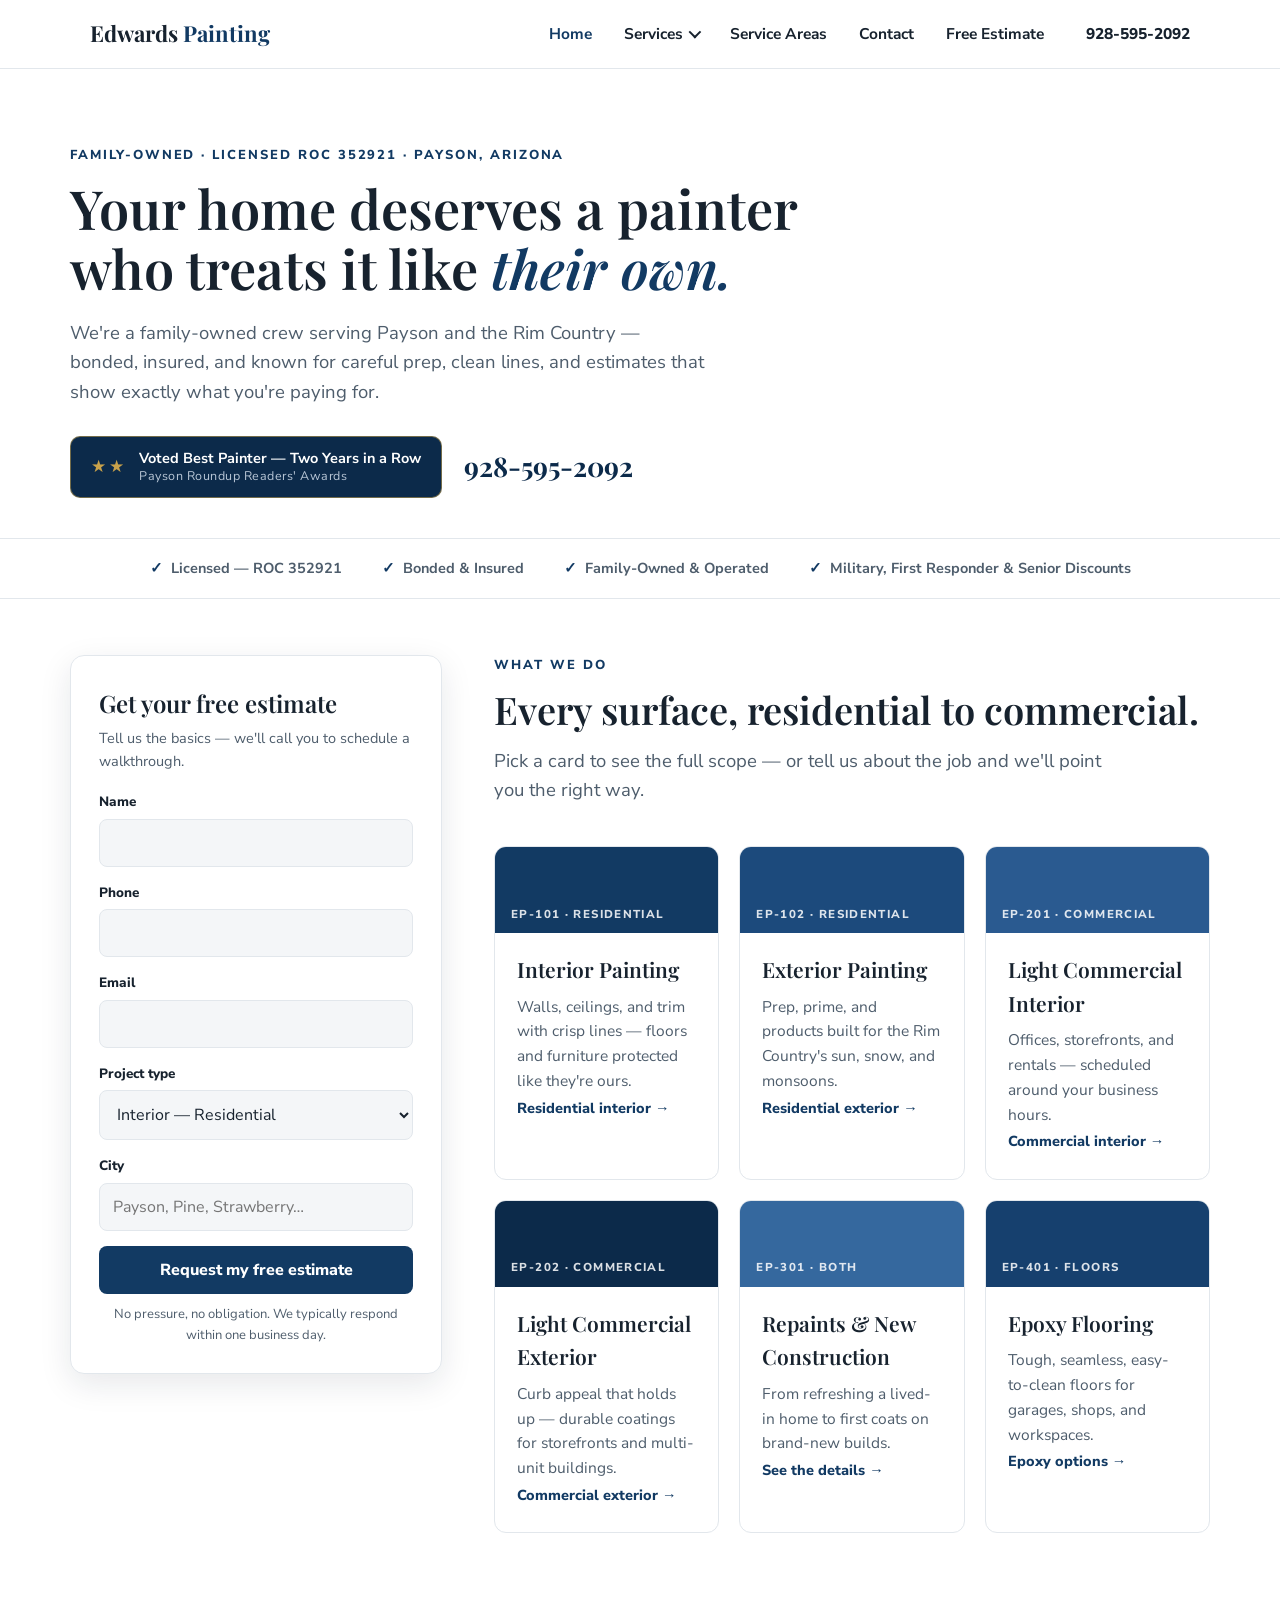
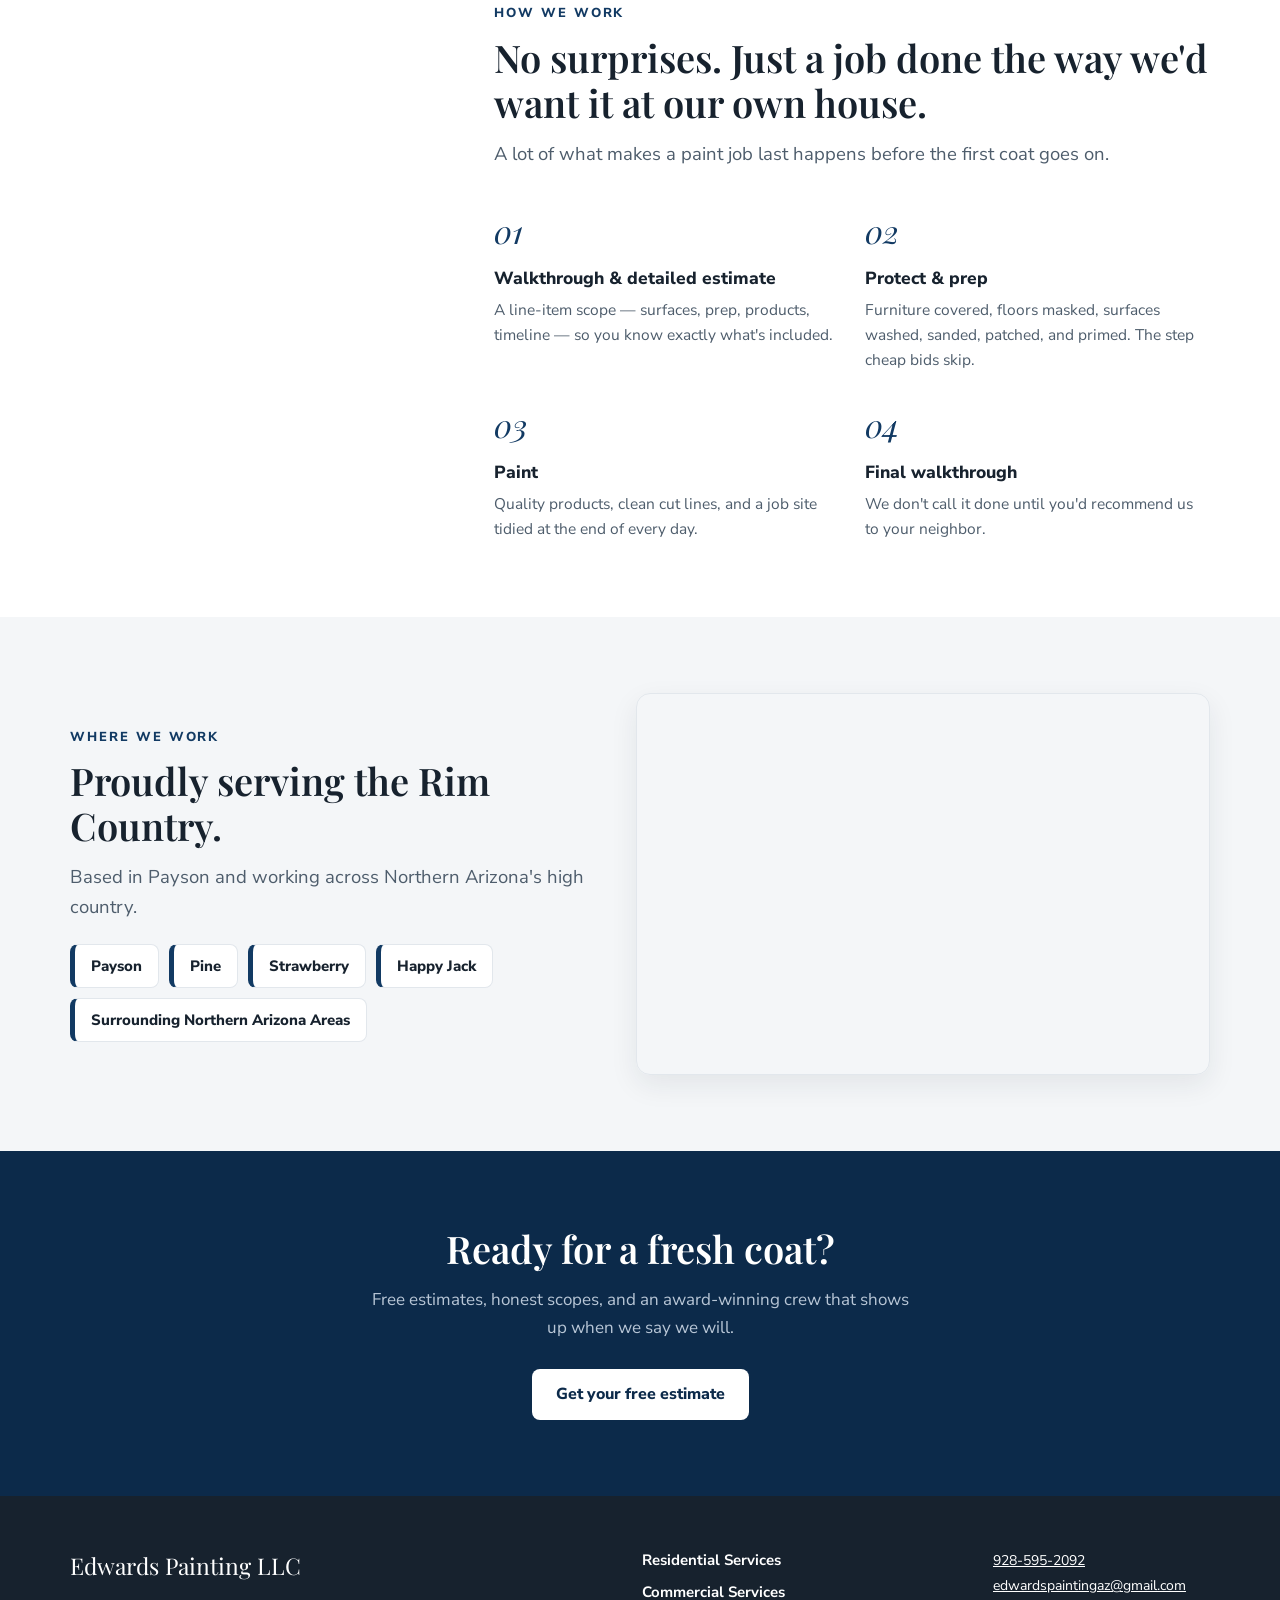
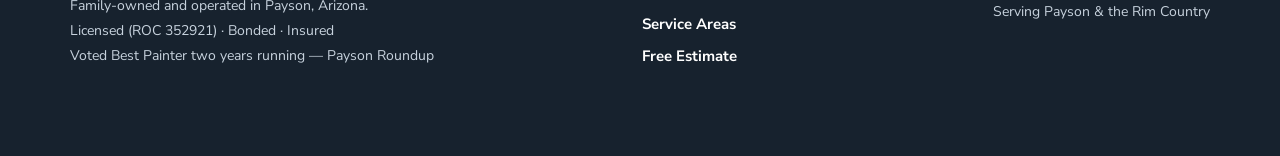
==== index.html @ fdc8f88e "Add files via upload Initial upload." ====
<!DOCTYPE html>
<html lang="en">
<head>
<meta charset="UTF-8">
<meta name="viewport" content="width=device-width, initial-scale=1.0">
<title>Edwards Painting — Payson, AZ Painters | Residential &amp; Commercial</title>
<meta name="description" content="Family-owned painting company in Payson, Arizona. Voted Best Painter two years in a row by the Payson Roundup. Residential, light commercial, repaints, new construction, and epoxy flooring. Free estimates.">
<link rel="preconnect" href="https://fonts.googleapis.com">
<link rel="preconnect" href="https://fonts.gstatic.com" crossorigin>
<link href="https://fonts.googleapis.com/css2?family=Playfair+Display:ital,wght@0,500;0,600;0,700;1,500;1,600&family=Nunito+Sans:wght@400;700;800&display=swap" rel="stylesheet">
<link rel="stylesheet" href="styles.css">
</head>
<body>

<header class="site-header">
  <div class="header-inner">
    <a class="logo" href="index.html">Edwards <span>Painting</span></a>
    <button class="nav-toggle" aria-label="Open menu" aria-expanded="false"><span class="bars"></span></button>
    <nav class="main-nav" aria-label="Main">
      <a href="index.html" aria-current="page">Home</a>
      <div class="nav-drop">
        <button aria-expanded="false" aria-haspopup="true">Services <span class="caret" aria-hidden="true"></span></button>
        <div class="drop-menu">
          <a href="residential.html">Residential<small>Interior, exterior, repaints, epoxy</small></a>
          <a href="commercial.html">Commercial<small>Light commercial &amp; new construction</small></a>
        </div>
      </div>
      <a href="index.html#areas">Service Areas</a>
      <a href="index.html#contact">Contact</a>
      <a class="btn btn-primary btn-sm header-cta" href="estimate.html">Free Estimate</a>
    </nav>
    <a class="header-phone" href="tel:9285952092">928-595-2092</a>
  </div>
</header>

<main>

<!-- ============ HERO INTRO ============ -->
<section style="padding-bottom: 40px;" id="top">
  <div class="wrap">
    <p class="eyebrow">Family-Owned · Licensed ROC 352921 · Payson, Arizona</p>
    <h1 style="max-width: 820px;">Your home deserves a painter who treats it like <em>their own.</em></h1>
    <p class="lead">We're a family-owned crew serving Payson and the Rim Country — bonded, insured, and known for careful prep, clean lines, and estimates that show exactly what you're paying for.</p>
    <div style="display:flex; flex-wrap:wrap; align-items:center; gap:22px; margin-top: 28px;">
      <div class="award-plate">
        <span class="stars" aria-hidden="true">★★</span>
        <span class="award-text">Voted Best Painter — Two Years in a Row<small>Payson Roundup Readers' Awards</small></span>
      </div>
      <a href="tel:9285952092" style="font-family:var(--display); font-size:27px; font-weight:700; text-decoration:none; color:var(--navy-deep);">928-595-2092</a>
    </div>
  </div>
</section>

<div class="trust">
  <div class="trust-inner">
    <span>Licensed — ROC 352921</span>
    <span>Bonded &amp; Insured</span>
    <span>Family-Owned &amp; Operated</span>
    <span>Military, First Responder &amp; Senior Discounts</span>
  </div>
</div>

<!-- ============ STICKY FORM RAIL alongside services + process ============ -->
<section id="contact" style="padding-top: 56px;">
  <div class="wrap page-grid">

    <!-- Sticky estimate form: rides alongside the content as you scroll -->
    <aside class="rail-col">
      <form class="form-card lead-form sticky-rail" novalidate>
        <h3>Get your free estimate</h3>
        <p class="form-sub">Tell us the basics — we'll call you to schedule a walkthrough.</p>
        <input type="hidden" name="source" value="home-sticky">
        <p class="hp-field" aria-hidden="true"><label>Leave this field empty<input type="text" name="company_website" tabindex="-1" autocomplete="off"></label></p>
        <div class="field">
          <label for="hf-name">Name</label>
          <input id="hf-name" name="name" type="text" autocomplete="name" required>
        </div>
        <div class="field">
          <label for="hf-phone">Phone</label>
          <input id="hf-phone" name="phone" type="tel" autocomplete="tel" required>
        </div>
        <div class="field">
          <label for="hf-email">Email</label>
          <input id="hf-email" name="email" type="email" autocomplete="email">
        </div>
        <div class="field">
          <label for="hf-project">Project type</label>
          <select id="hf-project" name="project">
            <option>Interior — Residential</option>
            <option>Exterior — Residential</option>
            <option>Interior — Light Commercial</option>
            <option>Exterior — Light Commercial</option>
            <option>Repaint</option>
            <option>New Construction</option>
            <option>Epoxy Flooring</option>
            <option>Something else</option>
          </select>
        </div>
        <div class="field">
          <label for="hf-city">City</label>
          <input id="hf-city" name="city" type="text" list="area-cities" placeholder="Payson, Pine, Strawberry…">
          <datalist id="area-cities">
            <option value="Payson"><option value="Pine"><option value="Strawberry"><option value="Happy Jack">
          </datalist>
        </div>
        <button class="btn btn-primary" type="submit">Request my free estimate</button>
        <p class="form-success" role="status">Thanks — your request is on its way. We'll be in touch shortly.</p>
        <p class="form-note">No pressure, no obligation. We typically respond within one business day.</p>
      </form>
    </aside>

    <div class="page-main">
      <div id="services">
        <p class="eyebrow">What we do</p>
        <h2>Every surface, residential to commercial.</h2>
        <p class="lead">Pick a card to see the full scope — or tell us about the job and we'll point you the right way.</p>
        <div class="chip-grid">
          <a class="chip" href="residential.html#interior">
            <div class="chip-swatch"><span class="chip-code">EP-101 · RESIDENTIAL</span></div>
            <div class="chip-body"><h3>Interior Painting</h3><p>Walls, ceilings, and trim with crisp lines — floors and furniture protected like they're ours.</p><span class="chip-link">Residential interior →</span></div>
          </a>
          <a class="chip" href="residential.html#exterior">
            <div class="chip-swatch s2"><span class="chip-code">EP-102 · RESIDENTIAL</span></div>
            <div class="chip-body"><h3>Exterior Painting</h3><p>Prep, prime, and products built for the Rim Country's sun, snow, and monsoons.</p><span class="chip-link">Residential exterior →</span></div>
          </a>
          <a class="chip" href="commercial.html#interior">
            <div class="chip-swatch s3"><span class="chip-code">EP-201 · COMMERCIAL</span></div>
            <div class="chip-body"><h3>Light Commercial Interior</h3><p>Offices, storefronts, and rentals — scheduled around your business hours.</p><span class="chip-link">Commercial interior →</span></div>
          </a>
          <a class="chip" href="commercial.html#exterior">
            <div class="chip-swatch s4"><span class="chip-code">EP-202 · COMMERCIAL</span></div>
            <div class="chip-body"><h3>Light Commercial Exterior</h3><p>Curb appeal that holds up — durable coatings for storefronts and multi-unit buildings.</p><span class="chip-link">Commercial exterior →</span></div>
          </a>
          <a class="chip" href="residential.html#repaints">
            <div class="chip-swatch s5"><span class="chip-code">EP-301 · BOTH</span></div>
            <div class="chip-body"><h3>Repaints &amp; New Construction</h3><p>From refreshing a lived-in home to first coats on brand-new builds.</p><span class="chip-link">See the details →</span></div>
          </a>
          <a class="chip" href="residential.html#epoxy">
            <div class="chip-swatch s6"><span class="chip-code">EP-401 · FLOORS</span></div>
            <div class="chip-body"><h3>Epoxy Flooring</h3><p>Tough, seamless, easy-to-clean floors for garages, shops, and workspaces.</p><span class="chip-link">Epoxy options →</span></div>
          </a>
        </div>
      </div>

      <div style="margin-top: 70px;">
        <p class="eyebrow">How we work</p>
        <h2>No surprises. Just a job done the way we'd want it at our own house.</h2>
        <p class="lead">A lot of what makes a paint job last happens before the first coat goes on.</p>
        <div class="steps">
          <div class="step"><h3>Walkthrough &amp; detailed estimate</h3><p>A line-item scope — surfaces, prep, products, timeline — so you know exactly what's included.</p></div>
          <div class="step"><h3>Protect &amp; prep</h3><p>Furniture covered, floors masked, surfaces washed, sanded, patched, and primed. The step cheap bids skip.</p></div>
          <div class="step"><h3>Paint</h3><p>Quality products, clean cut lines, and a job site tidied at the end of every day.</p></div>
          <div class="step"><h3>Final walkthrough</h3><p>We don't call it done until you'd recommend us to your neighbor.</p></div>
        </div>
      </div>
    </div>

  </div>
</section>

<!-- ============ SERVICE AREAS ============ -->
<section class="gray" id="areas">
  <div class="wrap areas-grid">
    <div>
      <p class="eyebrow">Where we work</p>
      <h2>Proudly serving the Rim Country.</h2>
      <p class="lead">Based in Payson and working across Northern Arizona's high country.</p>
      <div class="city-chips">
        <span>Payson</span>
        <span>Pine</span>
        <span>Strawberry</span>
        <span>Happy Jack</span>
        <span>Surrounding Northern Arizona Areas</span>
      </div>
    </div>
    <div class="map-frame">
      <iframe title="Edwards Painting service area map — Payson, Arizona and the Rim Country"
        src="https://maps.google.com/maps?q=Payson,+AZ&z=9&output=embed"
        loading="lazy" referrerpolicy="no-referrer-when-downgrade" allowfullscreen></iframe>
    </div>
  </div>
</section>

<!-- ============ CTA BAND ============ -->
<section class="cta-band">
  <div class="wrap">
    <h2>Ready for a fresh coat?</h2>
    <p>Free estimates, honest scopes, and an award-winning crew that shows up when we say we will.</p>
    <a class="btn btn-primary" style="background:#fff; color:var(--navy-deep);" href="estimate.html">Get your free estimate</a>
  </div>
</section>

</main>

<footer>
  <div class="footer-inner">
    <div>
      <p class="brand">Edwards Painting LLC</p>
      <p class="fine">Family-owned and operated in Payson, Arizona.<br>Licensed (ROC 352921) · Bonded · Insured<br>Voted Best Painter two years running — Payson Roundup</p>
    </div>
    <nav aria-label="Footer">
      <a href="residential.html">Residential Services</a>
      <a href="commercial.html">Commercial Services</a>
      <a href="index.html#areas">Service Areas</a>
      <a href="estimate.html">Free Estimate</a>
    </nav>
    <div class="fine">
      <a href="tel:9285952092">928-595-2092</a><br>
      <a href="mailto:edwardspaintingaz@gmail.com">edwardspaintingaz@gmail.com</a><br>
      Serving Payson &amp; the Rim Country
    </div>
  </div>
</footer>

<!-- Mobile sticky action bar -->
<div class="sticky-bar">
  <a class="btn btn-ghost" href="tel:9285952092">Call Now</a>
  <a class="btn btn-primary" href="estimate.html">Free Estimate</a>
</div>

<script src="site.js"></script>
</body>
</html>
---- styles.css ----
/* ============================================================
   EDWARDS PAINTING — SITE STYLES
   Palette: soft neutrals + bold navy. Gold reserved for the award.
   ============================================================ */
:root {
  --white: #FFFFFF;
  --gray: #F4F6F8;
  --line: #E2E7EC;
  --ink: #17222E;
  --ink-soft: #4E5D6C;
  --navy: #123A63;
  --navy-deep: #0C2A4A;
  --navy-tint: #E8EEF5;
  --gold: #C9A24B;

  --display: 'Playfair Display', Georgia, serif;
  --body: 'Nunito Sans', -apple-system, sans-serif;
}

* { margin: 0; padding: 0; box-sizing: border-box; }
html { scroll-behavior: smooth; }
@media (prefers-reduced-motion: reduce) { html { scroll-behavior: auto; } }

body {
  font-family: var(--body);
  background: var(--white);
  color: var(--ink);
  font-size: 17px;
  line-height: 1.6;
}

img { max-width: 100%; display: block; }
a { color: var(--navy); }

/* ============================================================
   HEADER + NAV
   ============================================================ */
.site-header {
  position: sticky;
  top: 0;
  z-index: 50;
  background: var(--white);
  border-bottom: 1px solid var(--line);
}
.header-inner {
  max-width: 1140px;
  margin: 0 auto;
  padding: 0 20px;
  height: 68px;
  display: flex;
  align-items: center;
  gap: 28px;
}
.logo {
  font-family: var(--display);
  font-weight: 700;
  font-size: 22px;
  color: var(--ink);
  text-decoration: none;
  white-space: nowrap;
}
.logo span { color: var(--navy); }

.main-nav { display: flex; align-items: center; gap: 4px; margin-left: auto; }
.main-nav > a, .nav-drop > button {
  font-family: var(--body);
  font-weight: 700;
  font-size: 15.5px;
  color: var(--ink);
  text-decoration: none;
  padding: 10px 14px;
  border-radius: 8px;
  background: none;
  border: none;
  cursor: pointer;
  display: inline-flex;
  align-items: center;
  gap: 6px;
}
.main-nav > a:hover, .nav-drop > button:hover { background: var(--gray); }
.main-nav > a[aria-current="page"] { color: var(--navy); }

.nav-drop { position: relative; }
.nav-drop .caret {
  width: 9px; height: 9px;
  border-right: 2px solid currentColor;
  border-bottom: 2px solid currentColor;
  transform: rotate(45deg) translateY(-2px);
  transition: transform 0.15s ease;
}
.nav-drop.open .caret { transform: rotate(225deg) translateY(-1px); }
.drop-menu {
  position: absolute;
  top: calc(100% + 6px);
  left: 8px;
  min-width: 230px;
  background: var(--white);
  border: 1px solid var(--line);
  border-radius: 12px;
  box-shadow: 0 12px 32px rgba(23, 34, 46, 0.12);
  padding: 8px;
  display: none;
}
.nav-drop.open .drop-menu { display: block; }
.drop-menu a {
  display: block;
  padding: 11px 14px;
  border-radius: 8px;
  text-decoration: none;
  color: var(--ink);
  font-weight: 700;
  font-size: 15.5px;
}
.drop-menu a small {
  display: block;
  font-weight: 400;
  color: var(--ink-soft);
  font-size: 13.5px;
}
.drop-menu a:hover { background: var(--navy-tint); color: var(--navy); }

.header-phone {
  font-weight: 800;
  font-size: 15.5px;
  color: var(--ink);
  text-decoration: none;
  white-space: nowrap;
}
.header-phone:hover { color: var(--navy); }

.btn {
  display: inline-block;
  padding: 13px 24px;
  border-radius: 8px;
  font-family: var(--body);
  font-weight: 800;
  font-size: 16px;
  text-decoration: none;
  border: none;
  cursor: pointer;
  transition: background 0.15s ease, transform 0.15s ease;
  text-align: center;
}
.btn:focus-visible, a:focus-visible, button:focus-visible {
  outline: 3px solid #5B8BC4;
  outline-offset: 2px;
}
.btn-primary { background: var(--navy); color: #fff; }
.btn-primary:hover { background: var(--navy-deep); transform: translateY(-1px); }
.btn-ghost { background: transparent; color: var(--ink); border: 2px solid var(--line); }
.btn-ghost:hover { border-color: var(--navy); color: var(--navy); }
.btn-sm { padding: 10px 18px; font-size: 15px; }

/* mobile nav */
.nav-toggle {
  display: none;
  margin-left: auto;
  background: none;
  border: none;
  cursor: pointer;
  padding: 10px;
}
.nav-toggle .bars, .nav-toggle .bars::before, .nav-toggle .bars::after {
  content: "";
  display: block;
  width: 24px; height: 3px;
  background: var(--ink);
  border-radius: 2px;
  position: relative;
  transition: transform 0.2s ease;
}
.nav-toggle .bars::before { position: absolute; top: -8px; }
.nav-toggle .bars::after  { position: absolute; top: 8px; }

@media (max-width: 880px) {
  .nav-toggle { display: block; }
  .header-cta, .header-phone { display: none; }
  .main-nav {
    display: none;
    position: absolute;
    top: 68px; left: 0; right: 0;
    background: var(--white);
    border-bottom: 1px solid var(--line);
    flex-direction: column;
    align-items: stretch;
    padding: 12px 16px 18px;
    gap: 2px;
    box-shadow: 0 16px 32px rgba(23,34,46,0.12);
  }
  .main-nav.open { display: flex; }
  .main-nav > a, .nav-drop > button { width: 100%; text-align: left; font-size: 17px; padding: 13px 14px; }
  .nav-drop > button { display: flex; justify-content: space-between; }
  .drop-menu {
    position: static;
    box-shadow: none;
    border: none;
    border-left: 3px solid var(--navy-tint);
    border-radius: 0;
    margin: 0 0 6px 14px;
    min-width: 0;
  }
  .main-nav .btn { margin-top: 10px; }
}

/* ============================================================
   SHARED SECTIONS
   ============================================================ */
main { display: block; }
section { padding: 76px 20px; }
.wrap { max-width: 1140px; margin: 0 auto; }
.gray { background: var(--gray); }

.eyebrow {
  font-size: 13px;
  font-weight: 800;
  letter-spacing: 0.15em;
  text-transform: uppercase;
  color: var(--navy);
  margin-bottom: 12px;
}
h1 {
  font-family: var(--display);
  font-weight: 600;
  font-size: clamp(34px, 4.6vw, 54px);
  line-height: 1.12;
  margin-bottom: 20px;
}
h1 em, h2 em { font-style: italic; color: var(--navy); }
h2 {
  font-family: var(--display);
  font-weight: 600;
  font-size: clamp(27px, 3.4vw, 38px);
  line-height: 1.18;
  margin-bottom: 14px;
}
.lead { font-size: 18.5px; color: var(--ink-soft); max-width: 640px; }

/* award plate — gold lives here only */
.award-plate {
  display: inline-flex;
  align-items: center;
  gap: 12px;
  background: var(--navy-deep);
  color: #fff;
  border-radius: 10px;
  padding: 12px 20px;
  border: 1px solid rgba(201, 162, 75, 0.55);
}
.award-plate .stars { color: var(--gold); font-size: 17px; letter-spacing: 3px; }
.award-plate .award-text { font-size: 14.5px; font-weight: 700; line-height: 1.35; }
.award-plate .award-text small {
  display: block;
  font-weight: 400;
  color: #B8C6D6;
  font-size: 12.5px;
  letter-spacing: 0.04em;
}

/* trust bar */
.trust {
  border-top: 1px solid var(--line);
  border-bottom: 1px solid var(--line);
  background: var(--white);
  padding: 18px 20px;
}
.trust-inner {
  max-width: 1140px;
  margin: 0 auto;
  display: flex;
  justify-content: center;
  flex-wrap: wrap;
  gap: 8px 40px;
  font-weight: 700;
  font-size: 14.5px;
  color: var(--ink-soft);
}
.trust-inner span::before { content: "✓"; color: var(--navy); font-weight: 800; margin-right: 8px; }

/* ============================================================
   PAINT-CHIP SERVICE CARDS (the fan deck)
   ============================================================ */
.chip-grid {
  display: grid;
  grid-template-columns: repeat(auto-fit, minmax(250px, 1fr));
  gap: 20px;
  margin-top: 40px;
}
.chip {
  background: var(--white);
  border: 1px solid var(--line);
  border-radius: 12px;
  overflow: hidden;
  text-decoration: none;
  color: var(--ink);
  display: flex;
  flex-direction: column;
  transition: transform 0.15s ease, box-shadow 0.15s ease;
}
a.chip:hover { transform: translateY(-3px); box-shadow: 0 10px 26px rgba(23,34,46,0.10); }
.chip-swatch {
  height: 86px;
  background: var(--navy);
  position: relative;
}
.chip-swatch.s2 { background: #1C4A7C; }
.chip-swatch.s3 { background: #2A5A90; }
.chip-swatch.s4 { background: #0C2A4A; }
.chip-swatch.s5 { background: #35689E; }
.chip-swatch.s6 { background: #16406E; }
.chip-code {
  position: absolute;
  bottom: 10px; left: 16px;
  font-size: 11.5px;
  font-weight: 800;
  letter-spacing: 0.12em;
  color: rgba(255,255,255,0.85);
}
.chip-body { padding: 20px 22px 24px; }
.chip-body h3 {
  font-family: var(--display);
  font-weight: 600;
  font-size: 21px;
  margin-bottom: 8px;
}
.chip-body p { color: var(--ink-soft); font-size: 15.5px; }
.chip-link {
  margin-top: 12px;
  font-weight: 800;
  font-size: 14.5px;
  color: var(--navy);
}

/* ============================================================
   FORM CARD (sticky rail on desktop home)
   ============================================================ */
.form-card {
  background: var(--white);
  border: 1px solid var(--line);
  border-radius: 14px;
  padding: 28px;
  box-shadow: 0 10px 32px rgba(23, 34, 46, 0.10);
}
.form-card h3 {
  font-family: var(--display);
  font-size: 24px;
  font-weight: 600;
  margin-bottom: 4px;
}
.form-card .form-sub { color: var(--ink-soft); font-size: 14.5px; margin-bottom: 18px; }
.field { margin-bottom: 15px; }
.field label {
  display: block;
  font-weight: 800;
  font-size: 13.5px;
  margin-bottom: 6px;
}
.field input, .field select, .field textarea {
  width: 100%;
  padding: 12px 13px;
  border: 1.5px solid var(--line);
  border-radius: 8px;
  font-family: var(--body);
  font-size: 16px;
  background: var(--gray);
  color: var(--ink);
}
.field input:focus, .field select:focus, .field textarea:focus {
  outline: 2px solid #5B8BC4;
  border-color: var(--navy);
  background: var(--white);
}
.form-card .btn { width: 100%; }
.form-note { font-size: 13px; color: var(--ink-soft); margin-top: 10px; text-align: center; }
.form-success {
  display: none;
  background: var(--navy-tint);
  border: 1px solid #C6D6E8;
  color: var(--navy-deep);
  border-radius: 8px;
  padding: 12px 14px;
  font-size: 14.5px;
  font-weight: 700;
  margin-top: 12px;
}
.form-success.show { display: block; }
.hp-field { position: absolute; left: -9999px; opacity: 0; } /* honeypot */

/* home: sticky form rail alongside services + process */
.page-grid {
  display: grid;
  grid-template-columns: 372px 1fr;
  gap: 52px;
  /* rail column stretches to full row height so the form can stick and travel */
}
.rail-col { grid-column: 1; }
.page-main { grid-column: 2; }
.sticky-rail { position: sticky; top: 88px; }
.page-main .chip-grid { grid-template-columns: repeat(auto-fit, minmax(225px, 1fr)); }
@media (max-width: 940px) {
  .page-grid { grid-template-columns: 1fr; }
  .rail-col, .page-main { grid-column: 1; }
  .sticky-rail { position: static; }
}

/* ============================================================
   SERVICE AREAS
   ============================================================ */
.areas-grid {
  display: grid;
  grid-template-columns: 1fr 1.1fr;
  gap: 44px;
  align-items: center;
}
@media (max-width: 880px) { .areas-grid { grid-template-columns: 1fr; } }
.map-frame {
  border: 1px solid var(--line);
  border-radius: 14px;
  overflow: hidden;
  box-shadow: 0 10px 28px rgba(23,34,46,0.08);
}
.map-frame iframe { display: block; width: 100%; height: 380px; border: 0; }
.city-chips { display: flex; flex-wrap: wrap; gap: 10px; margin-top: 22px; }
.city-chips span {
  background: var(--white);
  border: 1.5px solid var(--line);
  border-left: 5px solid var(--navy);
  border-radius: 8px;
  padding: 9px 16px;
  font-weight: 800;
  font-size: 15px;
}

/* ============================================================
   PROCESS STEPS
   ============================================================ */
.steps {
  display: grid;
  grid-template-columns: repeat(auto-fit, minmax(230px, 1fr));
  gap: 26px;
  margin-top: 36px;
  counter-reset: step;
}
.step { counter-increment: step; }
.step::before {
  content: counter(step, decimal-leading-zero);
  display: block;
  font-family: var(--display);
  font-style: italic;
  font-size: 32px;
  color: var(--navy);
  margin-bottom: 8px;
}
.step h3 { font-size: 17.5px; font-weight: 800; margin-bottom: 6px; }
.step p { color: var(--ink-soft); font-size: 15.5px; }

/* ============================================================
   SERVICE DETAIL PAGES
   ============================================================ */
.page-hero { padding: 64px 20px 56px; background: var(--gray); }
.svc-rows { margin-top: 8px; }
.svc-row {
  display: grid;
  grid-template-columns: 200px 1fr;
  gap: 30px;
  padding: 34px 0;
  border-bottom: 1px solid var(--line);
}
.svc-row:last-child { border-bottom: none; }
.svc-row .svc-tag {
  font-size: 12px;
  font-weight: 800;
  letter-spacing: 0.12em;
  text-transform: uppercase;
  color: var(--navy);
  padding-top: 6px;
}
.svc-row h3 {
  font-family: var(--display);
  font-weight: 600;
  font-size: 24px;
  margin-bottom: 8px;
}
.svc-row p { color: var(--ink-soft); max-width: 640px; }
@media (max-width: 700px) {
  .svc-row { grid-template-columns: 1fr; gap: 6px; }
}

.cta-band { background: var(--navy-deep); color: #fff; text-align: center; }
.cta-band h2 { color: #fff; }
.cta-band p { color: #B8C6D6; max-width: 560px; margin: 0 auto 28px; }

/* ============================================================
   FOOTER
   ============================================================ */
footer {
  background: var(--ink);
  color: #C7D2DD;
  padding: 52px 20px 80px; /* extra bottom room for the mobile sticky bar */
}
.footer-inner {
  max-width: 1140px;
  margin: 0 auto;
  display: flex;
  justify-content: space-between;
  flex-wrap: wrap;
  gap: 30px;
}
footer .brand { font-family: var(--display); font-size: 23px; color: #fff; margin-bottom: 8px; }
footer a { color: #fff; }
footer .fine { font-size: 14px; line-height: 1.8; }
footer nav a { display: block; text-decoration: none; font-weight: 700; font-size: 15px; margin-bottom: 8px; }
footer nav a:hover { text-decoration: underline; }

/* ============================================================
   MOBILE STICKY ACTION BAR
   ============================================================ */
.sticky-bar {
  display: none;
  position: fixed;
  bottom: 0; left: 0; right: 0;
  z-index: 60;
  background: var(--white);
  border-top: 1px solid var(--line);
  padding: 10px 14px calc(10px + env(safe-area-inset-bottom));
  gap: 10px;
  box-shadow: 0 -8px 24px rgba(23,34,46,0.10);
}
.sticky-bar .btn { flex: 1; padding: 13px 10px; font-size: 15.5px; }
@media (max-width: 880px) {
  .sticky-bar { display: flex; }
}
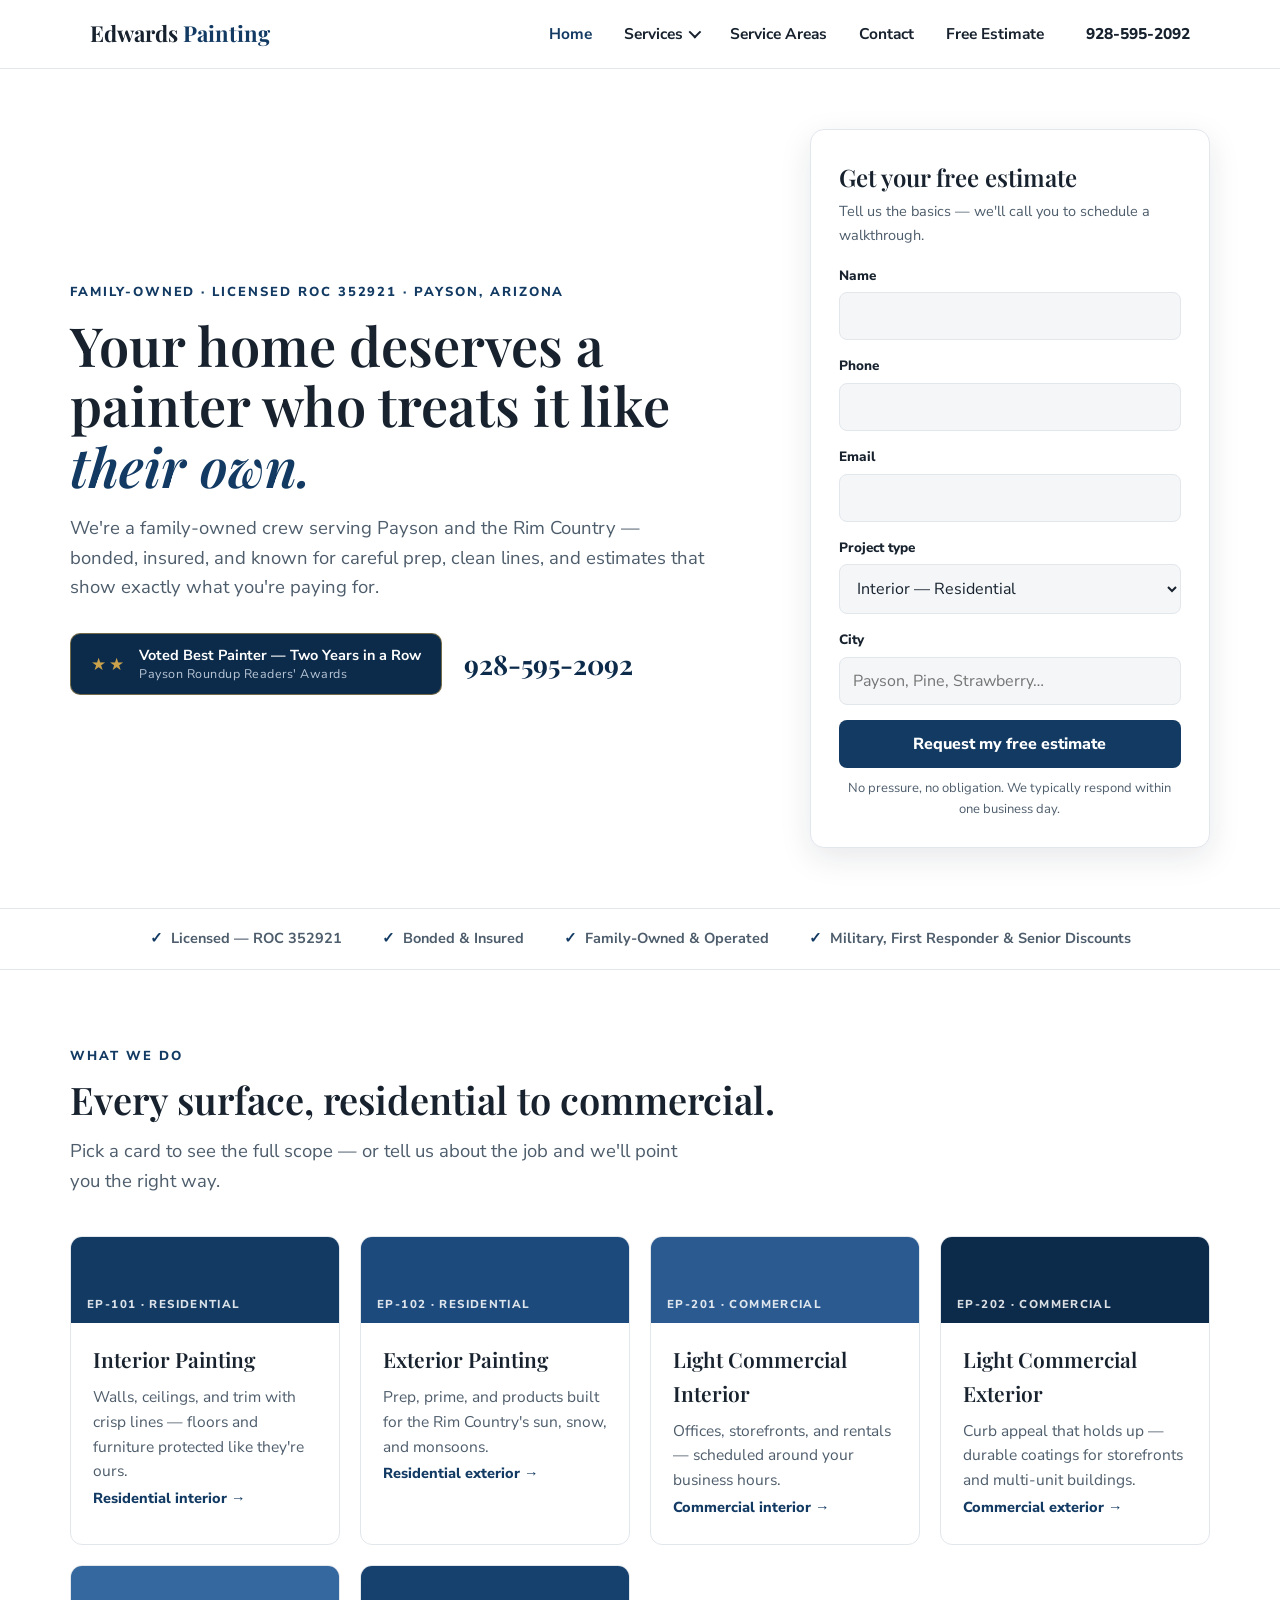
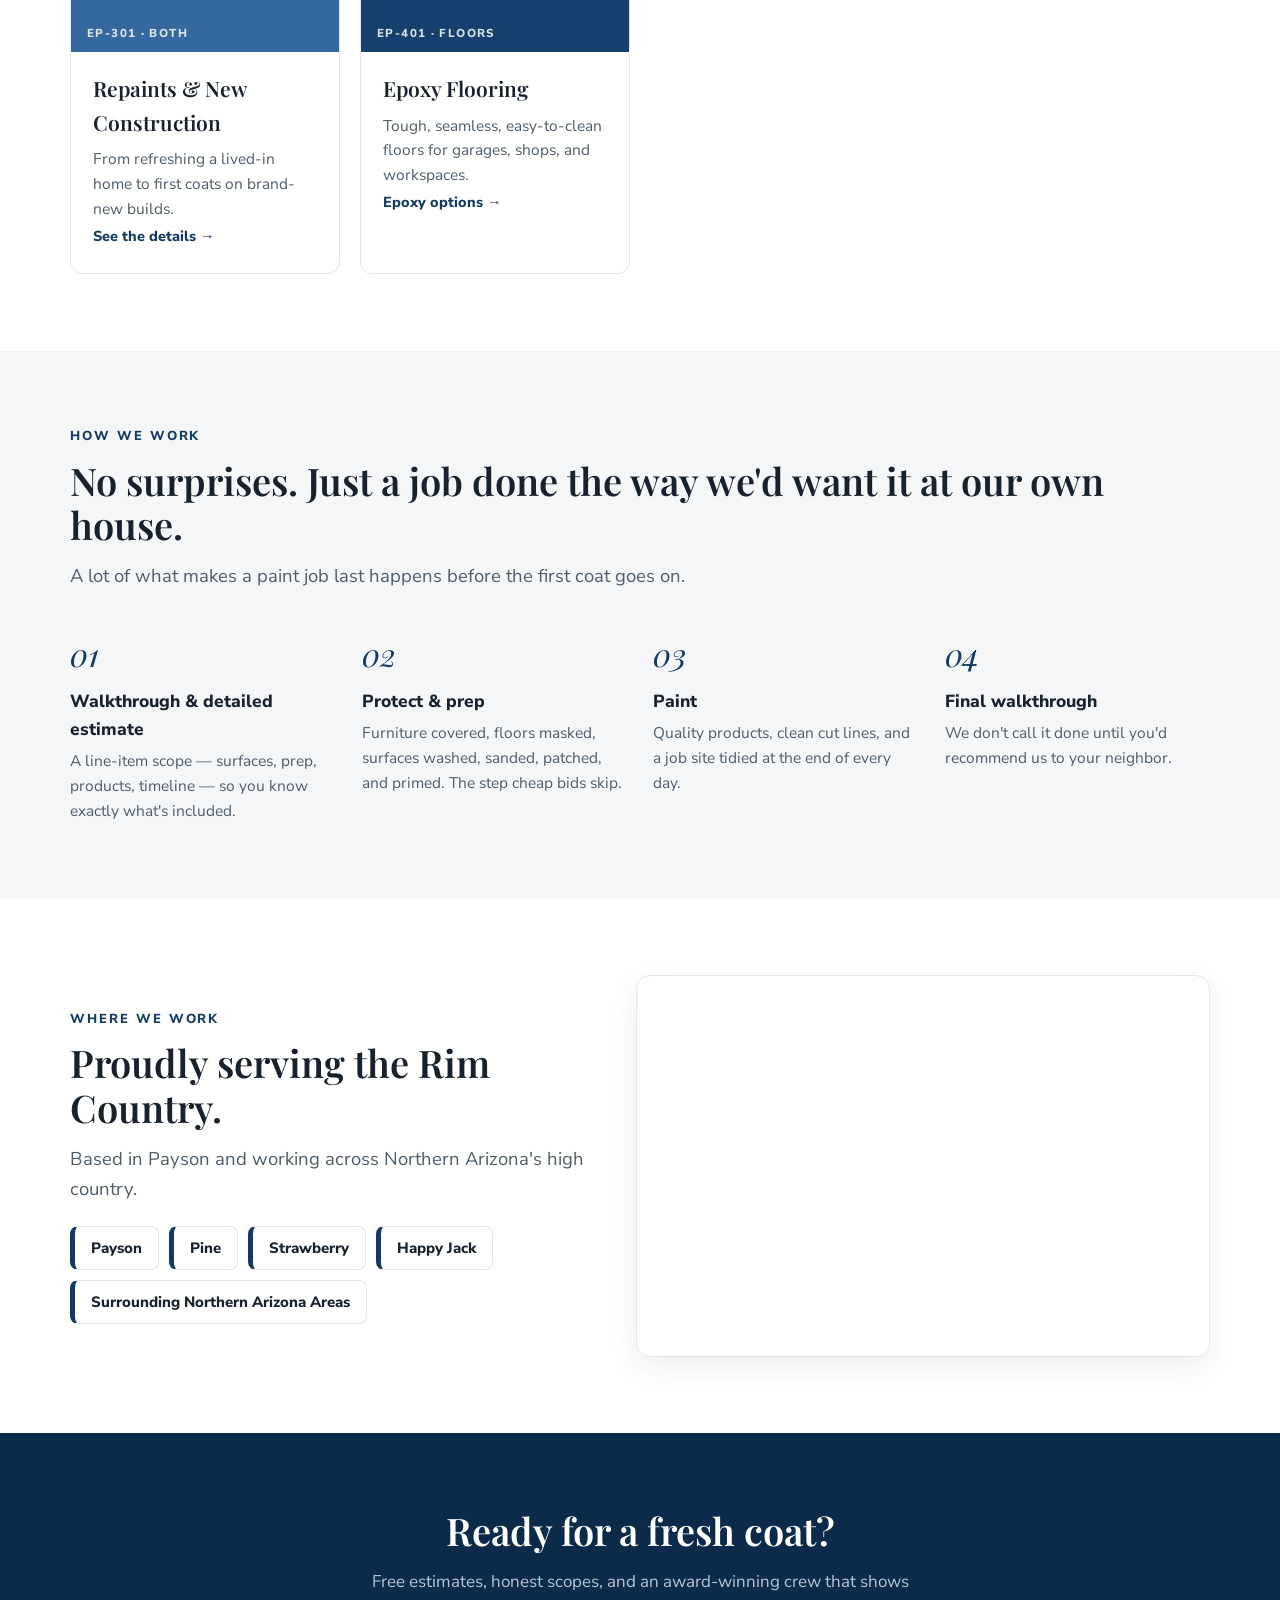
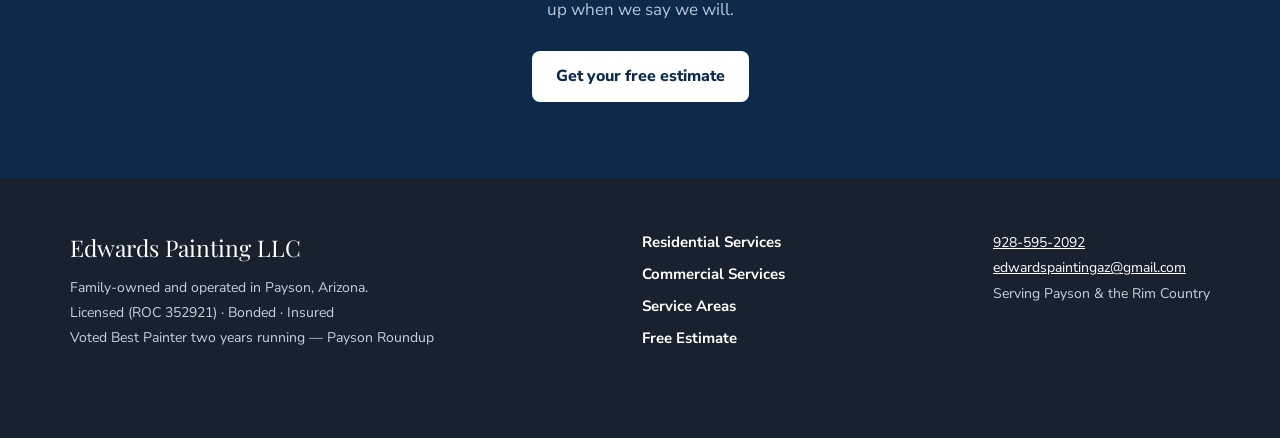
==== commit 2b33e45b: "Add files via upload Revised styles.css and index.html to address desktop scaling." ====
--- a/index.html
+++ b/index.html
@@ -27,7 +27,7 @@
       </div>
       <a href="index.html#areas">Service Areas</a>
       <a href="index.html#contact">Contact</a>
-      <a class="btn btn-primary btn-sm header-cta" href="estimate.html">Free Estimate</a>
+      <a class="btn btn-primary btn-sm header-cta" href="100offad/">Free Estimate</a>
     </nav>
     <a class="header-phone" href="tel:9285952092">928-595-2092</a>
   </div>
@@ -35,41 +35,28 @@
 
 <main>
 
-<!-- ============ HERO INTRO ============ -->
-<section style="padding-bottom: 40px;" id="top">
-  <div class="wrap">
-    <p class="eyebrow">Family-Owned · Licensed ROC 352921 · Payson, Arizona</p>
-    <h1 style="max-width: 820px;">Your home deserves a painter who treats it like <em>their own.</em></h1>
-    <p class="lead">We're a family-owned crew serving Payson and the Rim Country — bonded, insured, and known for careful prep, clean lines, and estimates that show exactly what you're paying for.</p>
-    <div style="display:flex; flex-wrap:wrap; align-items:center; gap:22px; margin-top: 28px;">
-      <div class="award-plate">
-        <span class="stars" aria-hidden="true">★★</span>
-        <span class="award-text">Voted Best Painter — Two Years in a Row<small>Payson Roundup Readers' Awards</small></span>
-      </div>
-      <a href="tel:9285952092" style="font-family:var(--display); font-size:27px; font-weight:700; text-decoration:none; color:var(--navy-deep);">928-595-2092</a>
-    </div>
-  </div>
-</section>
-
-<div class="trust">
-  <div class="trust-inner">
-    <span>Licensed — ROC 352921</span>
-    <span>Bonded &amp; Insured</span>
-    <span>Family-Owned &amp; Operated</span>
-    <span>Military, First Responder &amp; Senior Discounts</span>
-  </div>
-</div>
-
-<!-- ============ STICKY FORM RAIL alongside services + process ============ -->
-<section id="contact" style="padding-top: 56px;">
-  <div class="wrap page-grid">
-
-    <!-- Sticky estimate form: rides alongside the content as you scroll -->
-    <aside class="rail-col">
-      <form class="form-card lead-form sticky-rail" novalidate>
+<!-- ============ HERO: text left, estimate form right ============ -->
+<section class="home-hero" id="top">
+  <div class="wrap hero-grid">
+    <div class="hero-copy">
+      <p class="eyebrow">Family-Owned · Licensed ROC 352921 · Payson, Arizona</p>
+      <h1>Your home deserves a painter who treats it like <em>their own.</em></h1>
+      <p class="lead">We're a family-owned crew serving Payson and the Rim Country — bonded, insured, and known for careful prep, clean lines, and estimates that show exactly what you're paying for.</p>
+      <div class="hero-meta">
+        <div class="award-plate">
+          <span class="stars" aria-hidden="true">★★</span>
+          <span class="award-text">Voted Best Painter — Two Years in a Row<small>Payson Roundup Readers' Awards</small></span>
+        </div>
+        <a class="hero-phone" href="tel:9285952092">928-595-2092</a>
+      </div>
+    </div>
+
+    <!-- Estimate form: sits in the hero on desktop, above the fold -->
+    <div class="hero-form" id="contact">
+      <form class="form-card lead-form" novalidate>
         <h3>Get your free estimate</h3>
         <p class="form-sub">Tell us the basics — we'll call you to schedule a walkthrough.</p>
-        <input type="hidden" name="source" value="home-sticky">
+        <input type="hidden" name="source" value="home-hero">
         <p class="hp-field" aria-hidden="true"><label>Leave this field empty<input type="text" name="company_website" tabindex="-1" autocomplete="off"></label></p>
         <div class="field">
           <label for="hf-name">Name</label>
@@ -107,9 +94,22 @@
         <p class="form-success" role="status">Thanks — your request is on its way. We'll be in touch shortly.</p>
         <p class="form-note">No pressure, no obligation. We typically respond within one business day.</p>
       </form>
-    </aside>
-
-    <div class="page-main">
+    </div>
+  </div>
+</section>
+
+<div class="trust">
+  <div class="trust-inner">
+    <span>Licensed — ROC 352921</span>
+    <span>Bonded &amp; Insured</span>
+    <span>Family-Owned &amp; Operated</span>
+    <span>Military, First Responder &amp; Senior Discounts</span>
+  </div>
+</div>
+
+<!-- ============ SERVICES (full width) ============ -->
+<section>
+  <div class="wrap">
       <div id="services">
         <p class="eyebrow">What we do</p>
         <h2>Every surface, residential to commercial.</h2>
@@ -141,25 +141,26 @@
           </a>
         </div>
       </div>
-
-      <div style="margin-top: 70px;">
-        <p class="eyebrow">How we work</p>
-        <h2>No surprises. Just a job done the way we'd want it at our own house.</h2>
-        <p class="lead">A lot of what makes a paint job last happens before the first coat goes on.</p>
-        <div class="steps">
-          <div class="step"><h3>Walkthrough &amp; detailed estimate</h3><p>A line-item scope — surfaces, prep, products, timeline — so you know exactly what's included.</p></div>
-          <div class="step"><h3>Protect &amp; prep</h3><p>Furniture covered, floors masked, surfaces washed, sanded, patched, and primed. The step cheap bids skip.</p></div>
-          <div class="step"><h3>Paint</h3><p>Quality products, clean cut lines, and a job site tidied at the end of every day.</p></div>
-          <div class="step"><h3>Final walkthrough</h3><p>We don't call it done until you'd recommend us to your neighbor.</p></div>
-        </div>
-      </div>
-    </div>
-
+  </div>
+</section>
+
+<!-- ============ PROCESS (full width) ============ -->
+<section class="gray">
+  <div class="wrap">
+    <p class="eyebrow">How we work</p>
+    <h2>No surprises. Just a job done the way we'd want it at our own house.</h2>
+    <p class="lead">A lot of what makes a paint job last happens before the first coat goes on.</p>
+    <div class="steps">
+      <div class="step"><h3>Walkthrough &amp; detailed estimate</h3><p>A line-item scope — surfaces, prep, products, timeline — so you know exactly what's included.</p></div>
+      <div class="step"><h3>Protect &amp; prep</h3><p>Furniture covered, floors masked, surfaces washed, sanded, patched, and primed. The step cheap bids skip.</p></div>
+      <div class="step"><h3>Paint</h3><p>Quality products, clean cut lines, and a job site tidied at the end of every day.</p></div>
+      <div class="step"><h3>Final walkthrough</h3><p>We don't call it done until you'd recommend us to your neighbor.</p></div>
+    </div>
   </div>
 </section>
 
 <!-- ============ SERVICE AREAS ============ -->
-<section class="gray" id="areas">
+<section id="areas">
   <div class="wrap areas-grid">
     <div>
       <p class="eyebrow">Where we work</p>
@@ -186,7 +187,7 @@
   <div class="wrap">
     <h2>Ready for a fresh coat?</h2>
     <p>Free estimates, honest scopes, and an award-winning crew that shows up when we say we will.</p>
-    <a class="btn btn-primary" style="background:#fff; color:var(--navy-deep);" href="estimate.html">Get your free estimate</a>
+    <a class="btn btn-primary" style="background:#fff; color:var(--navy-deep);" href="100offad/">Get your free estimate</a>
   </div>
 </section>
 
@@ -202,7 +203,7 @@
       <a href="residential.html">Residential Services</a>
       <a href="commercial.html">Commercial Services</a>
       <a href="index.html#areas">Service Areas</a>
-      <a href="estimate.html">Free Estimate</a>
+      <a href="100offad/">Free Estimate</a>
     </nav>
     <div class="fine">
       <a href="tel:9285952092">928-595-2092</a><br>
@@ -215,7 +216,7 @@
 <!-- Mobile sticky action bar -->
 <div class="sticky-bar">
   <a class="btn btn-ghost" href="tel:9285952092">Call Now</a>
-  <a class="btn btn-primary" href="estimate.html">Free Estimate</a>
+  <a class="btn btn-primary" href="100offad/">Free Estimate</a>
 </div>
 
 <script src="site.js"></script>
--- a/styles.css
+++ b/styles.css
@@ -385,21 +385,37 @@
 .form-success.show { display: block; }
 .hp-field { position: absolute; left: -9999px; opacity: 0; } /* honeypot */
 
-/* home: sticky form rail alongside services + process */
-.page-grid {
+/* home hero: copy on the left, estimate form on the right */
+.home-hero { padding-top: 60px; padding-bottom: 60px; }
+.hero-grid {
   display: grid;
-  grid-template-columns: 372px 1fr;
-  gap: 52px;
-  /* rail column stretches to full row height so the form can stick and travel */
-}
-.rail-col { grid-column: 1; }
-.page-main { grid-column: 2; }
-.sticky-rail { position: sticky; top: 88px; }
-.page-main .chip-grid { grid-template-columns: repeat(auto-fit, minmax(225px, 1fr)); }
-@media (max-width: 940px) {
-  .page-grid { grid-template-columns: 1fr; }
-  .rail-col, .page-main { grid-column: 1; }
-  .sticky-rail { position: static; }
+  grid-template-columns: 1.15fr 400px;
+  gap: 56px;
+  align-items: center;
+}
+.hero-copy h1 { margin-bottom: 18px; }
+.hero-meta {
+  display: flex;
+  flex-wrap: wrap;
+  align-items: center;
+  gap: 22px;
+  margin-top: 30px;
+}
+.hero-phone {
+  font-family: var(--display);
+  font-size: 27px;
+  font-weight: 700;
+  text-decoration: none;
+  color: var(--navy-deep);
+}
+.hero-phone:hover { color: var(--navy); }
+.hero-form .form-card { margin: 0; }
+
+/* stack the hero on tablets and phones; form comes first so it's reachable */
+@media (max-width: 900px) {
+  .hero-grid { grid-template-columns: 1fr; gap: 36px; }
+  .hero-form { order: -1; }
+  .home-hero { padding-top: 40px; }
 }
 
 /* ============================================================
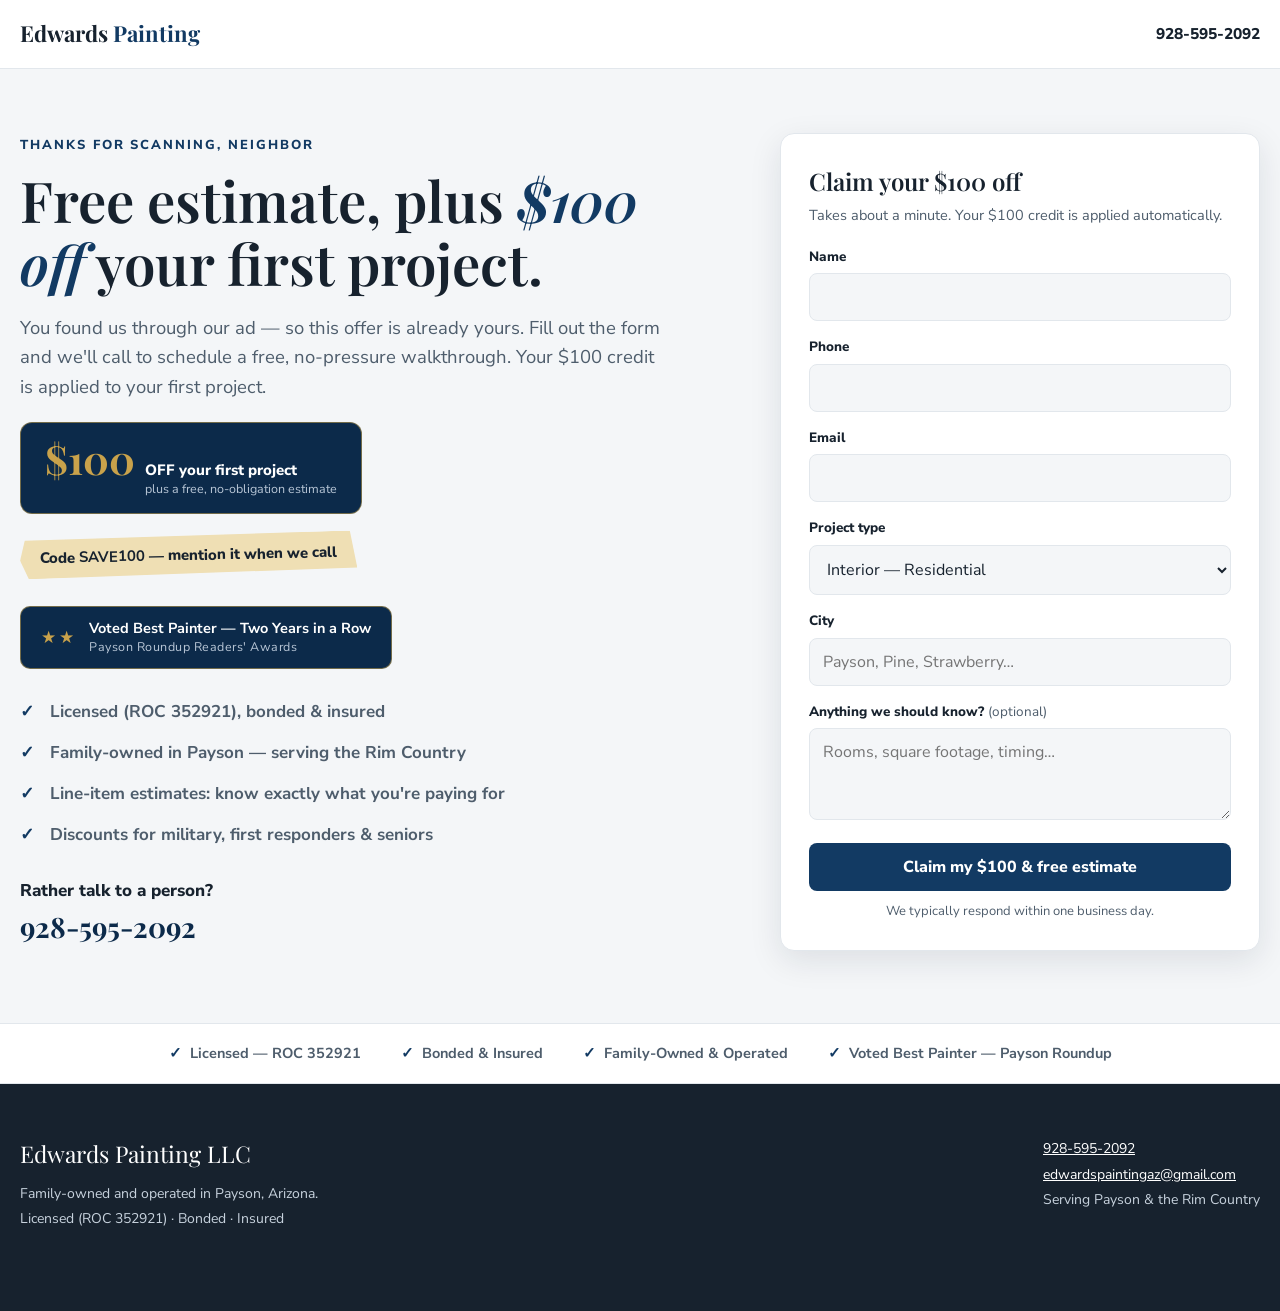
==== commit fd86369c: "Add files via upload" ====
--- a/index.html
+++ b/index.html
@@ -3,98 +3,162 @@
 <head>
 <meta charset="UTF-8">
 <meta name="viewport" content="width=device-width, initial-scale=1.0">
-<title>Edwards Painting — Payson, AZ Painters | Residential &amp; Commercial</title>
-<meta name="description" content="Family-owned painting company in Payson, Arizona. Voted Best Painter two years in a row by the Payson Roundup. Residential, light commercial, repaints, new construction, and epoxy flooring. Free estimates.">
+<title>Free Estimate + $100 Off — Edwards Painting, Payson AZ</title>
+<meta name="description" content="You scanned our ad — claim your free estimate plus $100 off your first project with Edwards Painting in Payson, AZ. Voted Best Painter two years running.">
 <link rel="preconnect" href="https://fonts.googleapis.com">
 <link rel="preconnect" href="https://fonts.gstatic.com" crossorigin>
 <link href="https://fonts.googleapis.com/css2?family=Playfair+Display:ital,wght@0,500;0,600;0,700;1,500;1,600&family=Nunito+Sans:wght@400;700;800&display=swap" rel="stylesheet">
+<!-- shared files live one level up because this page sits in /100offad/ -->
 <link rel="stylesheet" href="styles.css">
+<style>
+  .landing-hero {
+    background: var(--gray);
+    padding: 64px 20px 72px;
+    min-height: calc(100vh - 69px); /* fill the screen below the header */
+    display: flex;
+    align-items: center;
+  }
+  .landing-grid {
+    max-width: 1500px; margin: 0 auto; width: 100%;
+    display: grid; grid-template-columns: 1.2fr 480px; gap: 80px; align-items: center;
+  }
+  @media (max-width: 900px) {
+    .landing-hero { min-height: 0; padding: 44px 20px 56px; }
+    .landing-grid { grid-template-columns: 1fr; gap: 36px; }
+    .landing-grid form { order: -1; } /* form first on phones */
+  }
+
+  /* $100-off badge — the offer is the star of this page */
+  .offer-badge {
+    display: inline-flex;
+    align-items: baseline;
+    gap: 10px;
+    background: var(--navy-deep);
+    color: #fff;
+    border: 1px solid rgba(201,162,75,0.55);
+    border-radius: 12px;
+    padding: 16px 24px;
+    margin: 20px 0 6px;
+  }
+  .offer-badge .amt {
+    font-family: var(--display);
+    font-weight: 700;
+    font-size: 40px;
+    color: var(--gold);
+    line-height: 1;
+  }
+  .offer-badge .amt-label { font-weight: 800; font-size: 15px; line-height: 1.3; }
+  .offer-badge .amt-label small { display:block; font-weight:400; color:#B8C6D6; font-size:12.5px; }
+
+  .promo-tape {
+    display: inline-block;
+    background: #EFDFB4;
+    color: var(--ink);
+    font-weight: 800;
+    font-size: 15px;
+    padding: 9px 20px;
+    transform: rotate(-1.2deg);
+    clip-path: polygon(1.5% 8%, 98% 0%, 100% 88%, 2.5% 100%, 0% 55%);
+    margin: 14px 0 6px;
+  }
+  .mini-points { list-style: none; margin-top: 22px; }
+  .mini-points li { padding: 7px 0 7px 30px; position: relative; font-weight: 700; color: var(--ink-soft); }
+  .mini-points li::before {
+    content: "✓"; position: absolute; left: 0; top: 7px;
+    color: var(--navy); font-weight: 800;
+  }
+</style>
 </head>
-<body>
+<body id="top">
 
+<!-- Slim header: no full nav, so scanners stay focused on the offer -->
 <header class="site-header">
   <div class="header-inner">
-    <a class="logo" href="index.html">Edwards <span>Painting</span></a>
-    <button class="nav-toggle" aria-label="Open menu" aria-expanded="false"><span class="bars"></span></button>
-    <nav class="main-nav" aria-label="Main">
-      <a href="index.html" aria-current="page">Home</a>
-      <div class="nav-drop">
-        <button aria-expanded="false" aria-haspopup="true">Services <span class="caret" aria-hidden="true"></span></button>
-        <div class="drop-menu">
-          <a href="residential.html">Residential<small>Interior, exterior, repaints, epoxy</small></a>
-          <a href="commercial.html">Commercial<small>Light commercial &amp; new construction</small></a>
-        </div>
-      </div>
-      <a href="index.html#areas">Service Areas</a>
-      <a href="index.html#contact">Contact</a>
-      <a class="btn btn-primary btn-sm header-cta" href="100offad/">Free Estimate</a>
-    </nav>
-    <a class="header-phone" href="tel:9285952092">928-595-2092</a>
+    <a class="logo" href="#top">Edwards <span>Painting</span></a>
+    <a class="header-phone" href="tel:9285952092" style="margin-left:auto; display:block;">928-595-2092</a>
   </div>
 </header>
 
 <main>
 
-<!-- ============ HERO: text left, estimate form right ============ -->
-<section class="home-hero" id="top">
-  <div class="wrap hero-grid">
-    <div class="hero-copy">
-      <p class="eyebrow">Family-Owned · Licensed ROC 352921 · Payson, Arizona</p>
-      <h1>Your home deserves a painter who treats it like <em>their own.</em></h1>
-      <p class="lead">We're a family-owned crew serving Payson and the Rim Country — bonded, insured, and known for careful prep, clean lines, and estimates that show exactly what you're paying for.</p>
-      <div class="hero-meta">
+<section class="landing-hero">
+  <div class="landing-grid">
+    <div>
+      <p class="eyebrow">Thanks for scanning, neighbor</p>
+      <h1>Free estimate, plus <em>$100 off</em> your first project.</h1>
+      <p class="lead">You found us through our ad — so this offer is already yours. Fill out the form and we'll call to schedule a free, no-pressure walkthrough. Your $100 credit is applied to your first project.</p>
+
+      <div class="offer-badge">
+        <span class="amt">$100</span>
+        <span class="amt-label">OFF your first project<small>plus a free, no-obligation estimate</small></span>
+      </div>
+      <br>
+      <span class="promo-tape">Code <strong>SAVE100</strong> — mention it when we call</span>
+
+      <div style="margin-top:24px;">
         <div class="award-plate">
           <span class="stars" aria-hidden="true">★★</span>
           <span class="award-text">Voted Best Painter — Two Years in a Row<small>Payson Roundup Readers' Awards</small></span>
         </div>
-        <a class="hero-phone" href="tel:9285952092">928-595-2092</a>
       </div>
+
+      <ul class="mini-points">
+        <li>Licensed (ROC 352921), bonded &amp; insured</li>
+        <li>Family-owned in Payson — serving the Rim Country</li>
+        <li>Line-item estimates: know exactly what you're paying for</li>
+        <li>Discounts for military, first responders &amp; seniors</li>
+      </ul>
+
+      <p style="margin-top:22px; font-weight:800;">Rather talk to a person?</p>
+      <p><a href="tel:9285952092" style="font-family:var(--display); font-size:28px; font-weight:700; text-decoration:none; color:var(--navy-deep);">928-595-2092</a></p>
     </div>
 
-    <!-- Estimate form: sits in the hero on desktop, above the fold -->
-    <div class="hero-form" id="contact">
-      <form class="form-card lead-form" novalidate>
-        <h3>Get your free estimate</h3>
-        <p class="form-sub">Tell us the basics — we'll call you to schedule a walkthrough.</p>
-        <input type="hidden" name="source" value="home-hero">
-        <p class="hp-field" aria-hidden="true"><label>Leave this field empty<input type="text" name="company_website" tabindex="-1" autocomplete="off"></label></p>
-        <div class="field">
-          <label for="hf-name">Name</label>
-          <input id="hf-name" name="name" type="text" autocomplete="name" required>
-        </div>
-        <div class="field">
-          <label for="hf-phone">Phone</label>
-          <input id="hf-phone" name="phone" type="tel" autocomplete="tel" required>
-        </div>
-        <div class="field">
-          <label for="hf-email">Email</label>
-          <input id="hf-email" name="email" type="email" autocomplete="email">
-        </div>
-        <div class="field">
-          <label for="hf-project">Project type</label>
-          <select id="hf-project" name="project">
-            <option>Interior — Residential</option>
-            <option>Exterior — Residential</option>
-            <option>Interior — Light Commercial</option>
-            <option>Exterior — Light Commercial</option>
-            <option>Repaint</option>
-            <option>New Construction</option>
-            <option>Epoxy Flooring</option>
-            <option>Something else</option>
-          </select>
-        </div>
-        <div class="field">
-          <label for="hf-city">City</label>
-          <input id="hf-city" name="city" type="text" list="area-cities" placeholder="Payson, Pine, Strawberry…">
-          <datalist id="area-cities">
-            <option value="Payson"><option value="Pine"><option value="Strawberry"><option value="Happy Jack">
-          </datalist>
-        </div>
-        <button class="btn btn-primary" type="submit">Request my free estimate</button>
-        <p class="form-success" role="status">Thanks — your request is on its way. We'll be in touch shortly.</p>
-        <p class="form-note">No pressure, no obligation. We typically respond within one business day.</p>
-      </form>
-    </div>
+    <form class="form-card lead-form" novalidate>
+      <h3>Claim your $100 off</h3>
+      <p class="form-sub">Takes about a minute. Your $100 credit is applied automatically.</p>
+      <input type="hidden" name="source" value="qr-100off">
+      <input type="hidden" name="promo" value="SAVE100">
+      <p class="hp-field" aria-hidden="true"><label>Leave this field empty<input type="text" name="company_website" tabindex="-1" autocomplete="off"></label></p>
+      <div class="field">
+        <label for="lf-name">Name</label>
+        <input id="lf-name" name="name" type="text" autocomplete="name" required>
+      </div>
+      <div class="field">
+        <label for="lf-phone">Phone</label>
+        <input id="lf-phone" name="phone" type="tel" autocomplete="tel" required>
+      </div>
+      <div class="field">
+        <label for="lf-email">Email</label>
+        <input id="lf-email" name="email" type="email" autocomplete="email">
+      </div>
+      <div class="field">
+        <label for="lf-project">Project type</label>
+        <select id="lf-project" name="project">
+          <option>Interior — Residential</option>
+          <option>Exterior — Residential</option>
+          <option>Interior — Light Commercial</option>
+          <option>Exterior — Light Commercial</option>
+          <option>Repaint</option>
+          <option>New Construction</option>
+          <option>Epoxy Flooring</option>
+          <option>Something else</option>
+        </select>
+      </div>
+      <div class="field">
+        <label for="lf-city">City</label>
+        <input id="lf-city" name="city" type="text" list="area-cities" placeholder="Payson, Pine, Strawberry…">
+        <datalist id="area-cities">
+          <option value="Payson"><option value="Pine"><option value="Strawberry"><option value="Happy Jack">
+        </datalist>
+      </div>
+      <div class="field">
+        <label for="lf-message">Anything we should know? <span style="font-weight:400; color:var(--ink-soft);">(optional)</span></label>
+        <textarea id="lf-message" name="message" rows="3" placeholder="Rooms, square footage, timing…"></textarea>
+      </div>
+      <button class="btn btn-primary" type="submit">Claim my $100 &amp; free estimate</button>
+      <p class="form-success" role="status">Thanks — your request is on its way. We'll be in touch shortly.</p>
+      <p class="form-note">We typically respond within one business day.</p>
+    </form>
   </div>
 </section>
 
@@ -103,93 +167,9 @@
     <span>Licensed — ROC 352921</span>
     <span>Bonded &amp; Insured</span>
     <span>Family-Owned &amp; Operated</span>
-    <span>Military, First Responder &amp; Senior Discounts</span>
+    <span>Voted Best Painter — Payson Roundup</span>
   </div>
 </div>
-
-<!-- ============ SERVICES (full width) ============ -->
-<section>
-  <div class="wrap">
-      <div id="services">
-        <p class="eyebrow">What we do</p>
-        <h2>Every surface, residential to commercial.</h2>
-        <p class="lead">Pick a card to see the full scope — or tell us about the job and we'll point you the right way.</p>
-        <div class="chip-grid">
-          <a class="chip" href="residential.html#interior">
-            <div class="chip-swatch"><span class="chip-code">EP-101 · RESIDENTIAL</span></div>
-            <div class="chip-body"><h3>Interior Painting</h3><p>Walls, ceilings, and trim with crisp lines — floors and furniture protected like they're ours.</p><span class="chip-link">Residential interior →</span></div>
-          </a>
-          <a class="chip" href="residential.html#exterior">
-            <div class="chip-swatch s2"><span class="chip-code">EP-102 · RESIDENTIAL</span></div>
-            <div class="chip-body"><h3>Exterior Painting</h3><p>Prep, prime, and products built for the Rim Country's sun, snow, and monsoons.</p><span class="chip-link">Residential exterior →</span></div>
-          </a>
-          <a class="chip" href="commercial.html#interior">
-            <div class="chip-swatch s3"><span class="chip-code">EP-201 · COMMERCIAL</span></div>
-            <div class="chip-body"><h3>Light Commercial Interior</h3><p>Offices, storefronts, and rentals — scheduled around your business hours.</p><span class="chip-link">Commercial interior →</span></div>
-          </a>
-          <a class="chip" href="commercial.html#exterior">
-            <div class="chip-swatch s4"><span class="chip-code">EP-202 · COMMERCIAL</span></div>
-            <div class="chip-body"><h3>Light Commercial Exterior</h3><p>Curb appeal that holds up — durable coatings for storefronts and multi-unit buildings.</p><span class="chip-link">Commercial exterior →</span></div>
-          </a>
-          <a class="chip" href="residential.html#repaints">
-            <div class="chip-swatch s5"><span class="chip-code">EP-301 · BOTH</span></div>
-            <div class="chip-body"><h3>Repaints &amp; New Construction</h3><p>From refreshing a lived-in home to first coats on brand-new builds.</p><span class="chip-link">See the details →</span></div>
-          </a>
-          <a class="chip" href="residential.html#epoxy">
-            <div class="chip-swatch s6"><span class="chip-code">EP-401 · FLOORS</span></div>
-            <div class="chip-body"><h3>Epoxy Flooring</h3><p>Tough, seamless, easy-to-clean floors for garages, shops, and workspaces.</p><span class="chip-link">Epoxy options →</span></div>
-          </a>
-        </div>
-      </div>
-  </div>
-</section>
-
-<!-- ============ PROCESS (full width) ============ -->
-<section class="gray">
-  <div class="wrap">
-    <p class="eyebrow">How we work</p>
-    <h2>No surprises. Just a job done the way we'd want it at our own house.</h2>
-    <p class="lead">A lot of what makes a paint job last happens before the first coat goes on.</p>
-    <div class="steps">
-      <div class="step"><h3>Walkthrough &amp; detailed estimate</h3><p>A line-item scope — surfaces, prep, products, timeline — so you know exactly what's included.</p></div>
-      <div class="step"><h3>Protect &amp; prep</h3><p>Furniture covered, floors masked, surfaces washed, sanded, patched, and primed. The step cheap bids skip.</p></div>
-      <div class="step"><h3>Paint</h3><p>Quality products, clean cut lines, and a job site tidied at the end of every day.</p></div>
-      <div class="step"><h3>Final walkthrough</h3><p>We don't call it done until you'd recommend us to your neighbor.</p></div>
-    </div>
-  </div>
-</section>
-
-<!-- ============ SERVICE AREAS ============ -->
-<section id="areas">
-  <div class="wrap areas-grid">
-    <div>
-      <p class="eyebrow">Where we work</p>
-      <h2>Proudly serving the Rim Country.</h2>
-      <p class="lead">Based in Payson and working across Northern Arizona's high country.</p>
-      <div class="city-chips">
-        <span>Payson</span>
-        <span>Pine</span>
-        <span>Strawberry</span>
-        <span>Happy Jack</span>
-        <span>Surrounding Northern Arizona Areas</span>
-      </div>
-    </div>
-    <div class="map-frame">
-      <iframe title="Edwards Painting service area map — Payson, Arizona and the Rim Country"
-        src="https://maps.google.com/maps?q=Payson,+AZ&z=9&output=embed"
-        loading="lazy" referrerpolicy="no-referrer-when-downgrade" allowfullscreen></iframe>
-    </div>
-  </div>
-</section>
-
-<!-- ============ CTA BAND ============ -->
-<section class="cta-band">
-  <div class="wrap">
-    <h2>Ready for a fresh coat?</h2>
-    <p>Free estimates, honest scopes, and an award-winning crew that shows up when we say we will.</p>
-    <a class="btn btn-primary" style="background:#fff; color:var(--navy-deep);" href="100offad/">Get your free estimate</a>
-  </div>
-</section>
 
 </main>
 
@@ -197,14 +177,8 @@
   <div class="footer-inner">
     <div>
       <p class="brand">Edwards Painting LLC</p>
-      <p class="fine">Family-owned and operated in Payson, Arizona.<br>Licensed (ROC 352921) · Bonded · Insured<br>Voted Best Painter two years running — Payson Roundup</p>
+      <p class="fine">Family-owned and operated in Payson, Arizona.<br>Licensed (ROC 352921) · Bonded · Insured</p>
     </div>
-    <nav aria-label="Footer">
-      <a href="residential.html">Residential Services</a>
-      <a href="commercial.html">Commercial Services</a>
-      <a href="index.html#areas">Service Areas</a>
-      <a href="100offad/">Free Estimate</a>
-    </nav>
     <div class="fine">
       <a href="tel:9285952092">928-595-2092</a><br>
       <a href="mailto:edwardspaintingaz@gmail.com">edwardspaintingaz@gmail.com</a><br>
@@ -213,12 +187,7 @@
   </div>
 </footer>
 
-<!-- Mobile sticky action bar -->
-<div class="sticky-bar">
-  <a class="btn btn-ghost" href="tel:9285952092">Call Now</a>
-  <a class="btn btn-primary" href="100offad/">Free Estimate</a>
-</div>
-
+<!-- shared script lives one level up -->
 <script src="site.js"></script>
 </body>
 </html>
--- a/styles.css
+++ b/styles.css
@@ -43,7 +43,7 @@
   border-bottom: 1px solid var(--line);
 }
 .header-inner {
-  max-width: 1140px;
+  max-width: 1500px;
   margin: 0 auto;
   padding: 0 20px;
   height: 68px;
@@ -207,7 +207,7 @@
    ============================================================ */
 main { display: block; }
 section { padding: 76px 20px; }
-.wrap { max-width: 1140px; margin: 0 auto; }
+.wrap { max-width: 1500px; margin: 0 auto; }
 .gray { background: var(--gray); }
 
 .eyebrow {
@@ -221,7 +221,7 @@
 h1 {
   font-family: var(--display);
   font-weight: 600;
-  font-size: clamp(34px, 4.6vw, 54px);
+  font-size: clamp(34px, 4.4vw, 62px);
   line-height: 1.12;
   margin-bottom: 20px;
 }
@@ -229,7 +229,7 @@
 h2 {
   font-family: var(--display);
   font-weight: 600;
-  font-size: clamp(27px, 3.4vw, 38px);
+  font-size: clamp(27px, 3.2vw, 44px);
   line-height: 1.18;
   margin-bottom: 14px;
 }
@@ -264,7 +264,7 @@
   padding: 18px 20px;
 }
 .trust-inner {
-  max-width: 1140px;
+  max-width: 1500px;
   margin: 0 auto;
   display: flex;
   justify-content: center;
@@ -389,8 +389,8 @@
 .home-hero { padding-top: 60px; padding-bottom: 60px; }
 .hero-grid {
   display: grid;
-  grid-template-columns: 1.15fr 400px;
-  gap: 56px;
+  grid-template-columns: 1.25fr 460px;
+  gap: 72px;
   align-items: center;
 }
 .hero-copy h1 { margin-bottom: 18px; }
@@ -514,7 +514,7 @@
   padding: 52px 20px 80px; /* extra bottom room for the mobile sticky bar */
 }
 .footer-inner {
-  max-width: 1140px;
+  max-width: 1500px;
   margin: 0 auto;
   display: flex;
   justify-content: space-between;
